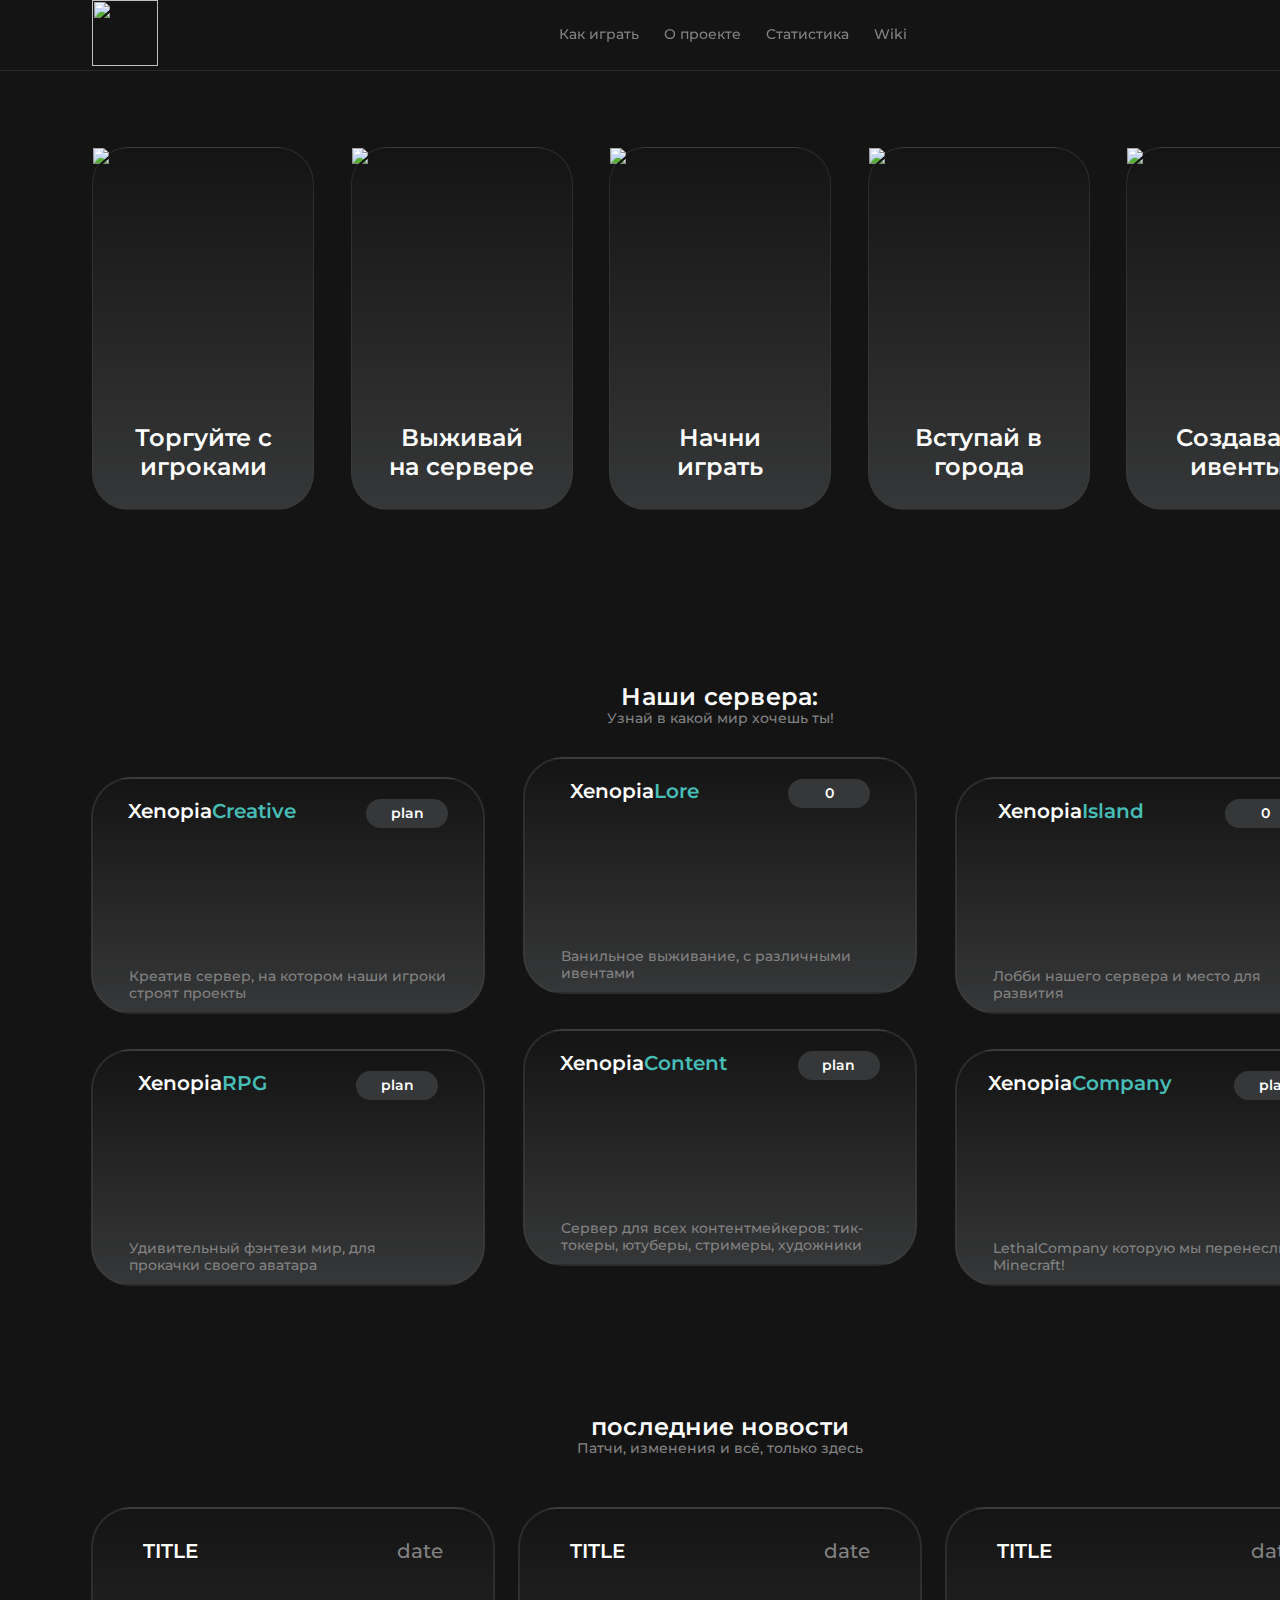
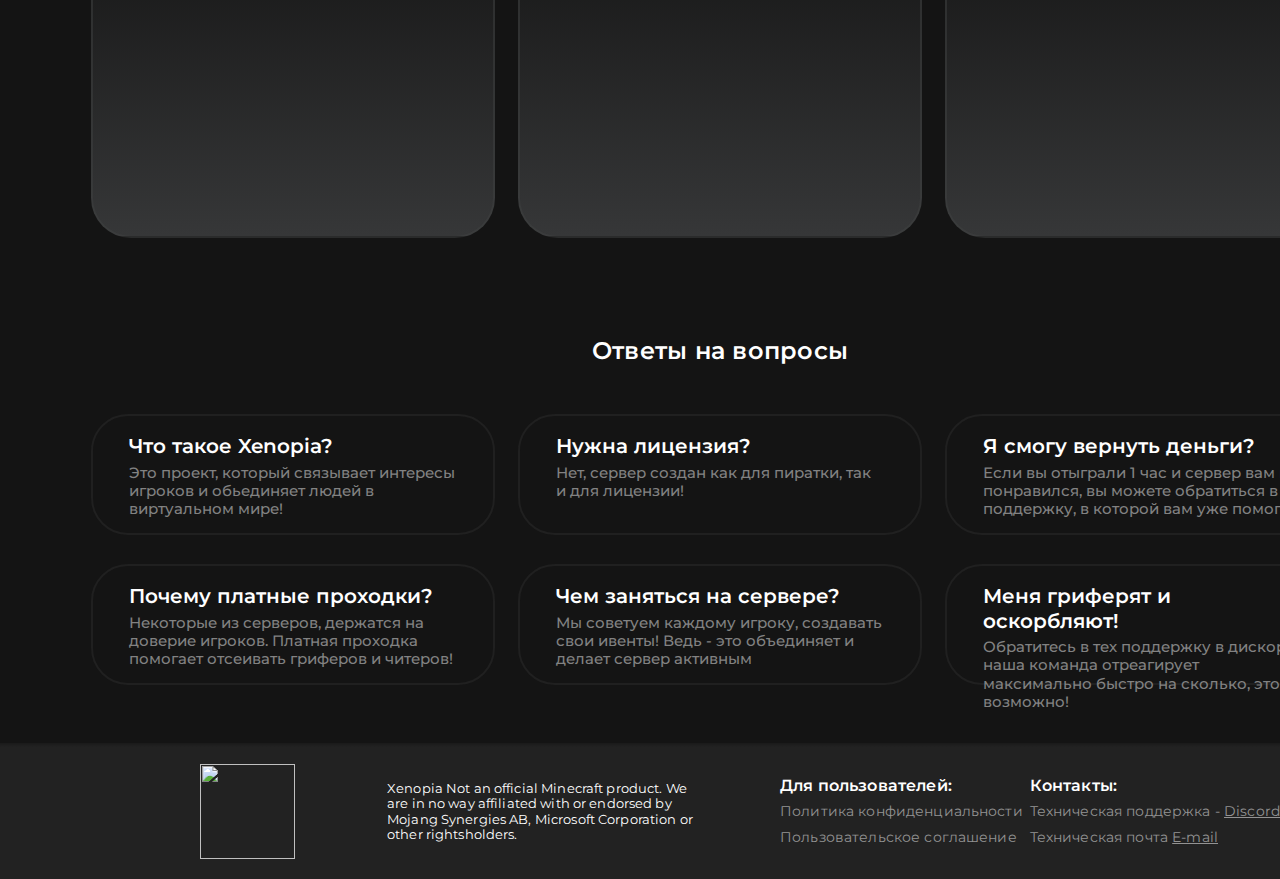
==== Xenopia.html @ 681e1952 "Xenopia.html" ====
<!DOCTYPE html>
<html lang="ru">
<head>
    <meta charset="UTF-8">
    <meta name="viewport" content="width=device-width, initial-scale=1.0">
    <title>Xenopia</title>
    <link rel="stylesheet" type="text/css" href="Xenopia.css">
    <link href="https://fonts.googleapis.com/css2?family=Montserrat:wght@400;700&display=swap" rel="stylesheet">
    <link rel="icon" href="Image/xenopia avatar icon.png" type="image/png">
</head>
<body>
  <!-- https://images-ext-1.discordapp.net/external/qeEw3ntn_VadF-JjYvaKUm6Twjvst1AVPSiWV1AjS3I/https/media.tenor.com/COAxqocDdU8AAAPo/zrya.mp4 -->
  <boboo>
  <header>
    <div class="ItzDastSdelal">
      <div class="d1">
        <a href="#"><img src="Image/xenopia avatar.png" class="im1"></a>
        <ul class="ul1">
          <li><a href="#">Как играть</a></li>
          <li><a href="#">О проекте</a></li>
          <li><a href="#">Cтатистика</a></li>
          <li><a href="#">Wiki</a></li>
        </ul>
        <a href="#" class="a1">
          <img src="Image/Steve avatar.png" class="im2">
          <div class="submenu">
            <div class="d37">
              <img src="Image/Steve avatar.png" class="im4">
              <div class="d38">
                <div class="d39 d40">Steve</div>
                <div class="d39 d41">на сервере</div>
              </div>
            </div>
            <div class="d42"></div>
            <div class="d43">
              <div class="d39 d44">Мои покупки</div>
              <div class="d39 d44 d45">Выйти из аккаунта</div>
            </div>
            <div class="d42"></div>
            <div class="d50">
              <div class="d47">
                <div class="d48">
                  <div class="d40">Xenopia<span class="d51">Islands</span></div>
                  <div class="d51 d46">онлайн:<span class="d40"> 0 из 100</span></div>
                </div>
              </div>
              <div class="d47 d49">
                <div class="d48">
                  <div class="d40">Xenopia<span class="d51">Islands</span></div>
                  <div class="d51 d46">проходка:<span class="d40"> не куплена</span></div>
                </div>
              </div>
            </div>
          </div>
        </a>
      </div>
    </div>
  </header>
  <content>
    <div class="d6">
      <div class="d2">
        <div class="d3">
          <div class="d4"><a href="#"><img src="Image/diamond.png"><div class="d5">Торгуйте с игроками</div></a></div>
          <div class="d4"><a href="#"><img src="Image/kosterplusvibe.png"><div class="d5">Выживай на сервере</div></a></div>
          <div class="d4"><a href="#"><img src="Image/steve.png"><div class="d5">Начни играть</div></a></div>
          <div class="d4"><a href="#"><img src="Image/negr.png"><div class="d5">Вступай в города</div></a></div>
          <div class="d4"><a href="#"><img src="Image/blondinka.png"><div class="d5">Создавай ивенты</div></a></div>   
        </div>
      </div>
    </div>
    <div class="d7">
      <div class="d8">
        <div class="d9">Наши сервера:</div>
        <div class="d10">Узнай в какой мир хочешь ты!</div>
      </div>
      <div class="d11">
        <div class="d12">
          <a href="#">
            <div class="d16">
              <div class="d14">Xenopia<span>Creative</span></div>
              <div class="d15">plan</div>
            </div>
            <div class="d10 d17">Креатив сервер, на котором наши игроки строят проекты</div>
          </a>
          </div>
        <div class="d12 d13">
          <a href="#">
            <div class="d16">
              <div class="d14">Xenopia<span>Lore</span></div>
              <div class="d15">0</div>
            </div>
            <div class="d10 d17">Ванильное выживание, с различными ивентами</div>
          </a>
          </div>
        <div class="d12">
          <a href="#">
            <div class="d16">
              <div class="d14">Xenopia<span>Island</span></div>
              <div class="d15">0</div>
            </div>
            <div class="d10 d17">Лобби нашего сервера и место для развития</div>
          </a>
          </div>
        <div class="d12">
          <a href="#">
            <div class="d16">
              <div class="d14">Xenopia<span>RPG</span></div>
              <div class="d15">plan</div>
            </div>
            <div class="d10 d17">Удивительный фэнтези мир, для прокачки своего аватара</div>
          </a>
          </div>
        <div class="d12 d13">
          <a href="#">
            <div class="d16">
              <div class="d14">Xenopia<span>Content</span></div>
              <div class="d15">plan</div>
            </div>
            <div class="d10 d17">Сервер для всех контентмейкеров: тик-токеры, ютуберы, стримеры, художники</div>
          </a>
          </div>
        <div class="d12">
          <a href="#">
            <div class="d16">
              <div class="d14">Xenopia<span>Company</span></div>
              <div class="d15">plan</div>
            </div>
            <div class="d10 d17">LethalCompany которую мы перенесли в Minecraft!</div>
          </a>
          </div>
      </div>
    </div>
    <div class="d18">
      <div class="d8">
        <div class="d9">последние новости</div>
        <div class="d10">Патчи, изменения и всё, только здесь</div>
      </div>
      <div class="d20">
        <div class="d21">
          <div class="d22">
            <div class="d14">TITLE</div>
            <div class="d23">date</div>
          </div>
        </div>
        <div class="d21">
          <div class="d22">
            <div class="d14">TITLE</div>
            <div class="d23">date</div>
          </div>
        </div>
        <div class="d21">
          <div class="d22">
            <div class="d14">TITLE</div>
            <div class="d23">date</div>
          </div>
        </div>
      </div>
      <div class="d9 d19">Ответы на вопросы</div>
      <div class="d24">
        <div class="d25">
          <div class="d28">
            <div class="d26">Что такое Xenopia?</div>
            <div class="d27">Это проект, который связывает интересы игроков и обьединяет людей в виртуальном мире!</div>
          </div>
        </div>
        <div class="d25">
          <div class="d28">
            <div class="d26">Нужна лицензия?</div>
            <div class="d27">Нет, сервер создан как для пиратки, так и для лицензии!</div>
          </div>
        </div>
        <div class="d25">
          <div class="d28">
            <div class="d26">Я смогу вернуть деньги?</div>
            <div class="d27">Если вы отыграли 1 час и сервер вам не понравился, вы можете обратиться в тех поддержку, в которой вам уже помогут!</div>
          </div>
        </div>
        <div class="d25 d29">
          <div class="d28">
            <div class="d26">Почему платные проходки?</div>
            <div class="d27">Некоторые из серверов, держатся на доверие игроков. Платная проходка помогает отсеивать гриферов и читеров!</div>
          </div>
        </div>
        <div class="d25 d29">
          <div class="d28">
            <div class="d26">Чем заняться на сервере?</div>
            <div class="d27">Мы советуем каждому игроку, создавать свои ивенты! Ведь - это объединяет и делает сервер активным</div>
          </div>
        </div>
        <div class="d25 d29">
          <div class="d28">
            <div class="d26">Меня гриферят и оскорбляют!</div>
            <div class="d27">Обратитесь в тех поддержку в дискорде, наша команда отреагирует максимально быстро на сколько, это возможно!</div>
          </div>
        </div>
      </div>
    </div>
  </content>
</boboo>
  <footer class="d30">
    <div class="d31">
      <div class="d32">
        <img src="Image/xenopia avatar.png" class="im3">
        <div class="d33">Xenopia Not an official Minecraft product. We are in no way affiliated with or endorsed by Mojang Synergies AB, Microsoft Corporation or other rightsholders.</div>
      </div>
      <div class="d32">
        <div class="d34">
          <div class="d35">Для пользователей:</div>
          <div class="d36"><a href="#">Политика конфиденциальности</a></div>
          <div class="d36"><a href="#">Пользовательское соглашение</a></div>
        </div>
        <div>
          <div class="d35">Контакты: </div>
          <div class="d36">Техническая поддержка - <span><a href="#">Discord</a></span></div>
          <div class="d36">Техническая почта <span><a href="#">E-mail</a></span></div>
        </div>
      </div>
    </div>
  </foother>
</body>
</html>
---- Xenopia.css ----
html, body {
    height: 100%;
}
body{
	margin: 0px; 
    padding: 0px;
    background-color: #141414;
    font-family: Montserrat;
    display: flex; 
    flex-direction: column;
    justify-content: space-between;
}
footer {
    background-color: #333;
    color: white;
    text-align: center;
    padding: 20px;
}
ul{
	padding: 0;
	margin: 0;
}
header {
    height: 70px;
    width: 100%;
    position: fixed;
    z-index: 2;
    left: 50%;
    transform: translate(-50%, 0%);
    backdrop-filter: blur(25px);
    border-bottom: 1px solid #282828;
}
.ItzDastSdelal{
    width: 1440px;
    margin: 0 auto;
}
.d1{
    width: 1256px;
    margin: auto;
    display: flex;
    justify-content: space-between;
    align-items: center;
    position: relative;
}
.ul1{
    color: #828282;
    display: flex;
    font-size: 14px;
    font-weight: 500;
    line-height: 17.07px;
    list-style-type: none;
    gap: 25px
}
.ul1 li a{
    color: #828282;
    text-decoration: none;
}
.im1{
	width: 66px;
    height: 66px;
}
.im2{
	width: 40px;
    height: 40px;
    border-radius: 8px;
}
.d2{
    max-width: 1440px;
    margin: auto;
    height: 514px;
    display: flex;
    align-items: center;
    justify-content: center;
    margin-top: 70px;
}
.d3{
    width: 1256px;
    height: 361px;
    display: flex;
    justify-content: space-between;
}
.d4 {
    width: 220px;
    height: 361px;
    border-radius: 37px;
    background: linear-gradient(360deg, #363738 0%, #141414 100%);
    border: 1px solid rgba(64, 65, 66, 0.5);
    transition: 0.5s ease;
    position: relative;
}
.d4:hover {
    background: linear-gradient(360deg, #47BDB6 0%, #141414 100%);
}
.d4 a{
    text-decoration: none;
}
.d4 img {
    position: absolute;
    width: 100%;
    height: auto;
    z-index: 0;
}
.im3{
    width: 220px;
    height: 361px;
}
.im4{
    background-image: url("diamond.png");
}
.im5{
    background-image: url("kosterplusvibe.png");
}
.im6{
    background-image: url("steve.png");
}
.im7{
    background-image: url("negr.png");
}
.im8{
    background-image: url("blondinka.png");
}
.d5 {
    width: 157px;
    color: white;
    font-size: 24px;
    font-weight: 600;
    line-height: 29.26px;
    text-align: center;
    position: relative;
    z-index: 1;
    margin: 275px auto 0px;
}
.d6{
    width: 1440px;
    height: 514px;
    margin: auto;
}
.d7{
    width: 1440px;
    height: 730px;
    margin: auto;
}
.d8{
    padding-top: 100px;
}
.d9{
    color: white;
    font-size: 24px;
    font-weight: 600;
    line-height: 26.16px;
    letter-spacing: 0.01em;
    text-align: center;
}
.d10{
    color: #828282;
    font-size: 14px;
    font-weight: 500;
    line-height: 17.07px;
    text-align: center;
}
.d11{
    width: 1258px;
    height: 509px;
    margin: 50px auto 0px;
    display: flex;
    flex-wrap: wrap;
    justify-content: space-between;
    align-content: space-between;
}
.d12{
    width: 390px;
    height: 233px;
    border-radius: 40px;
    background: linear-gradient(360deg, #363738 0%, #141414 100%);
    border: 2px solid rgba(64, 65, 66, 0.5);
    transition: 0.5s ease;
}
.d12:hover {
    background: linear-gradient(360deg, #47BDB6 0%, #141414 100%);
}
.d12:hover .d10 {
    color:white;
}
.d12 a{
    text-decoration: none;
}
.d13{
    margin-top: -20px;
}
.d14{
    color:white;
    font-size: 20px;
    font-weight: 600;
    line-height: 24.38px;
    text-align: left;
}
.d14 span{
    color: #47BDB6;
    font-size: 20px;
    font-weight: 600;
    line-height: 24.38px;
    text-align: left;
}
.d15{
    color: white;
    font-size: 14px;
    font-weight: 600;
    line-height: 17.07px;
    width: 81.9px;
    height: 28.46px;
    border-radius: 40px;
    background-color: #363738;
    display: flex;
    align-items: center;
    justify-content: center;
}
.d16{
    margin-top: 20px;
    display: flex;
    justify-content: space-around;
}
.d17{
    width: 318px;
    text-align: left;
    margin: 140px auto 0px;
}
.d18{
    width: 1440px;
    height: 1029px;
    margin: auto;
}
.d19{
    margin: 100px auto 50px;
}
.d20{
    width: 1258px;
    display: flex;
    justify-content: space-between;
    margin: 50px auto 0px;
}
.d21{
    width: 400px;
    height: 327px;
    border-radius: 40px;
    border: 2px solid rgba(64, 65, 66, 0.5);
    background: linear-gradient(360deg, #363738 0%, #141414 100%);
}
.d22{
    width: 300px;
    margin: 30px auto 0px;
    display: flex;
    align-items: center;
    justify-content: space-between;
}
.d21:hover{
    background: linear-gradient(360deg, #47BDB6 0%, #141414 100%);
}
.d23{
    color: #828282;
    font-size: 20px;
    font-weight: 500;
    line-height: 24.38px;
}
.d24{
    width: 1258px;
    margin: auto;
    display: flex;
    flex-wrap: wrap;
    justify-content: space-between;
    align-content: space-between;
}
.d25{
    width: 400px;
    height: 117px;
    border-radius: 37px;
    border: 2px solid #202020;
}
.d26{
    color: white;
    font-size: 20px;
    font-weight: 600;
    line-height: 24.38px;
}
.d27{
    color: #828282;
    font-size: 15px;
    font-weight: 500;
    line-height: 18.29px;
    margin-top: 5px;
}
.d28{
    width: 328px;
    margin: 18px auto 0px;
}
.d29{
    margin-top: 29px;
}
.d30{
    display: flex;
    background: linear-gradient(360deg, #222222 97%, #1a1a1a 100%);
    height: 163px;
    width: 100%;
    min-width: 1440px;
}
.d31{
    width: 1080px;
    margin: auto;
    display: flex;
    justify-content: center;
    align-items: center;
    justify-content: space-between;
}
.im3{
    width: 95px;
    height: 95px;
}
.d32{
    display: flex;
    width: 500px;
    height: 96px;
    align-items: center;
    justify-content: space-between;
}
.d33{
    color:white;
    width: 313px;
    height: 60px;
    font-size: 13px;
    font-weight: 400;
    line-height: 15.26px;
    letter-spacing: 0.01em;
    text-align: left;
}
.d35{
    color: white;
    font-size: 16px;
    font-weight: 600;
    line-height: 17.44px;
    letter-spacing: 0.01em;
    text-align: left;
}
.d36{
    margin-top: 10px;
    color: #939393;
    font-size: 14px;
    font-weight: 400;
    line-height: 15.26px;
    letter-spacing: 0.01em;
    text-align: left;
}
.d36 a{
    color: #939393;
    text-decoration: none;
}
.d36 span{
    text-decoration: underline;
}
.a1{
    display: flex;
    justify-content: center;
}
.submenu{
    position: absolute;
    background-color: #222222;
    top: 80px;
    display: none;
    pointer-events: none;
    border: 1px solid #4D5155;
    border-radius: 36px;
    padding: 21px 9px;
}
.a1:focus-within .submenu {
    display: block;
}
.im4{
    width: 60px;
    height: 60px;
    border-radius: 16px;
    border: 4px solid #363738
}
.d37{
    width: 214px;
    margin: 0px 0px 21px 14px;
    display: flex;
}
.d38{
    margin: 10px 15px;
}
.d39{
    font-size: 16px;
    font-weight: 500;
    line-height: 19.5px;
}
.d40{
    color:white;
}
.d41{
    color: #4EBC4C;
}
.d42{
    width: 228px;
    height: 1px;
    background: #4D5155;
}
.d43{
    margin: 21px 14px;
}
.d44{
    color: #828282;   
}
.d45{
    margin-top: 8px;
}
.d46{
    margin-top: 4px;
}
.d47{
    width: 208px;
    height: 55px;
    border-radius: 13px;
    background: #363738;
}
.d47:hover{
    background: #515151;
}
.d48{
    padding: 7px 0px 8px 10px;
}
.d49{
    margin-top: 8px;
}
.d50{
    margin: 21px 10px 0px;
}
.d51{
    color: #828282; 
}
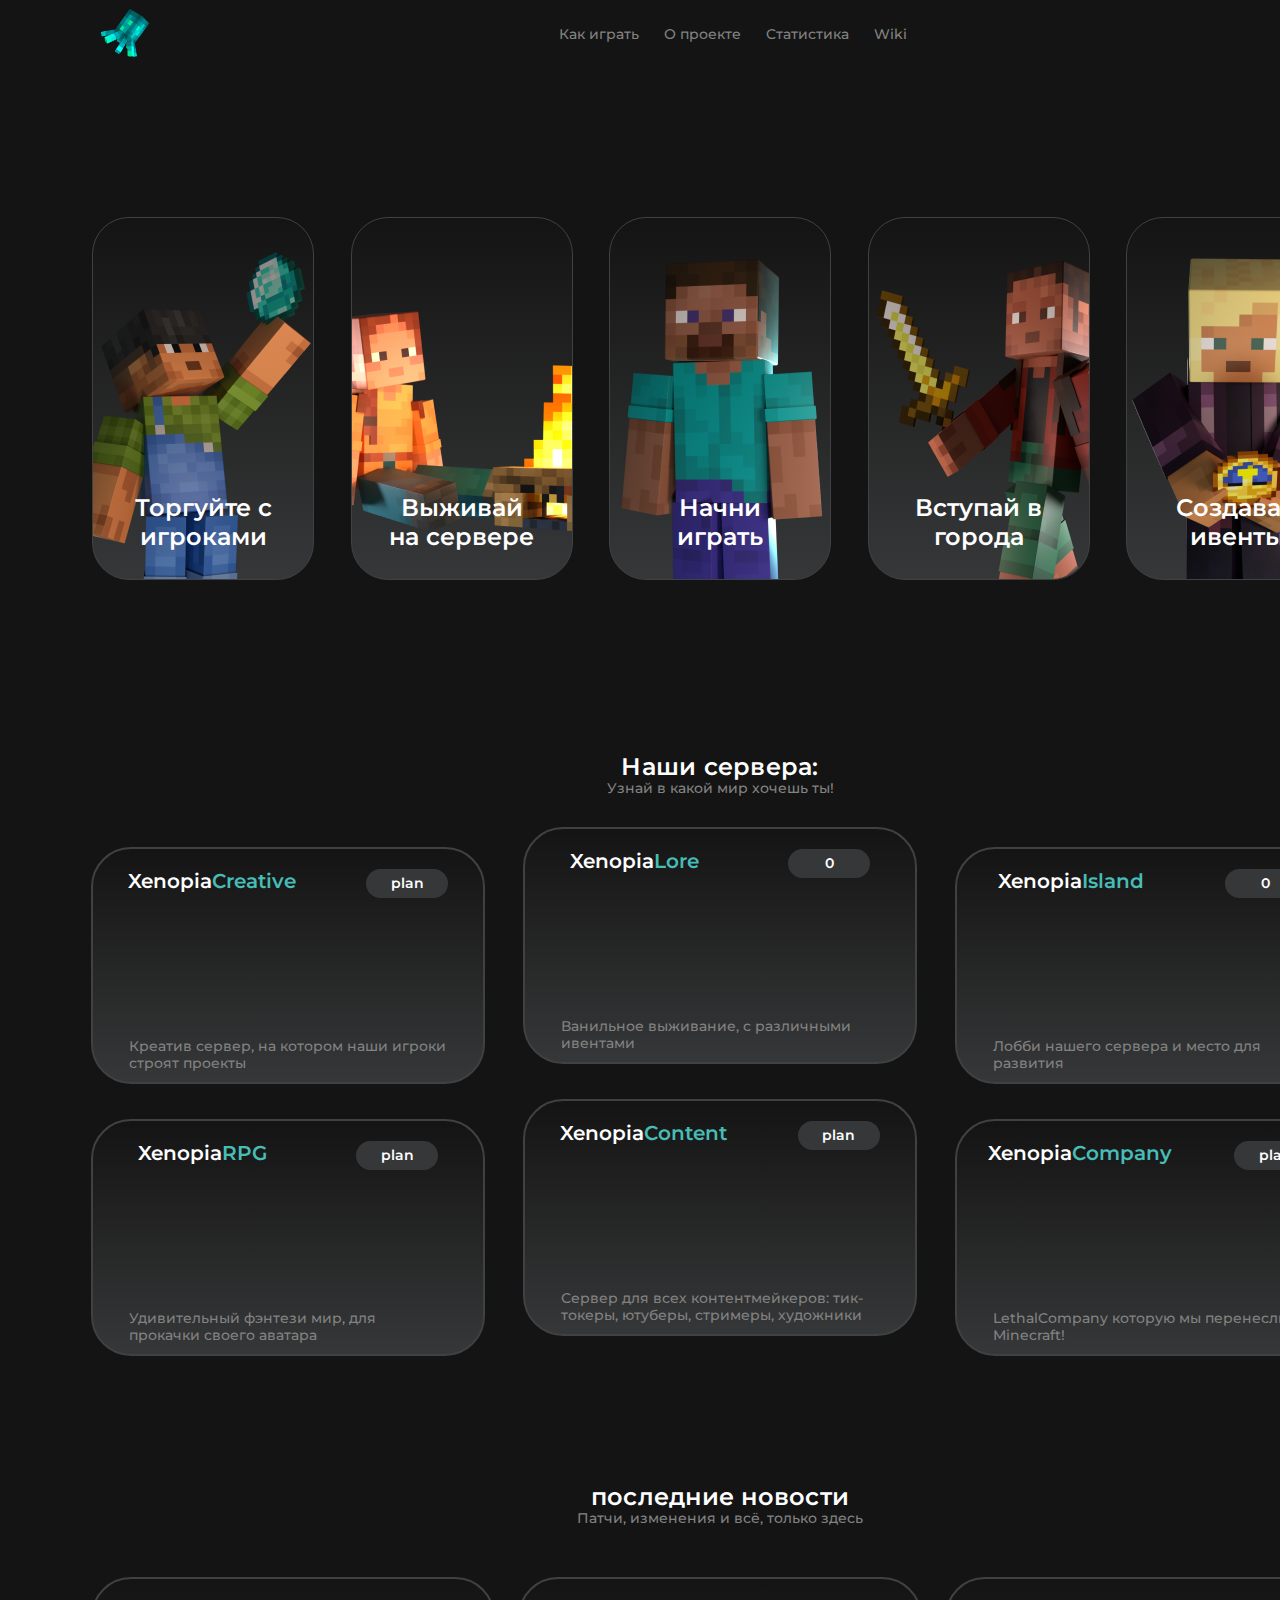
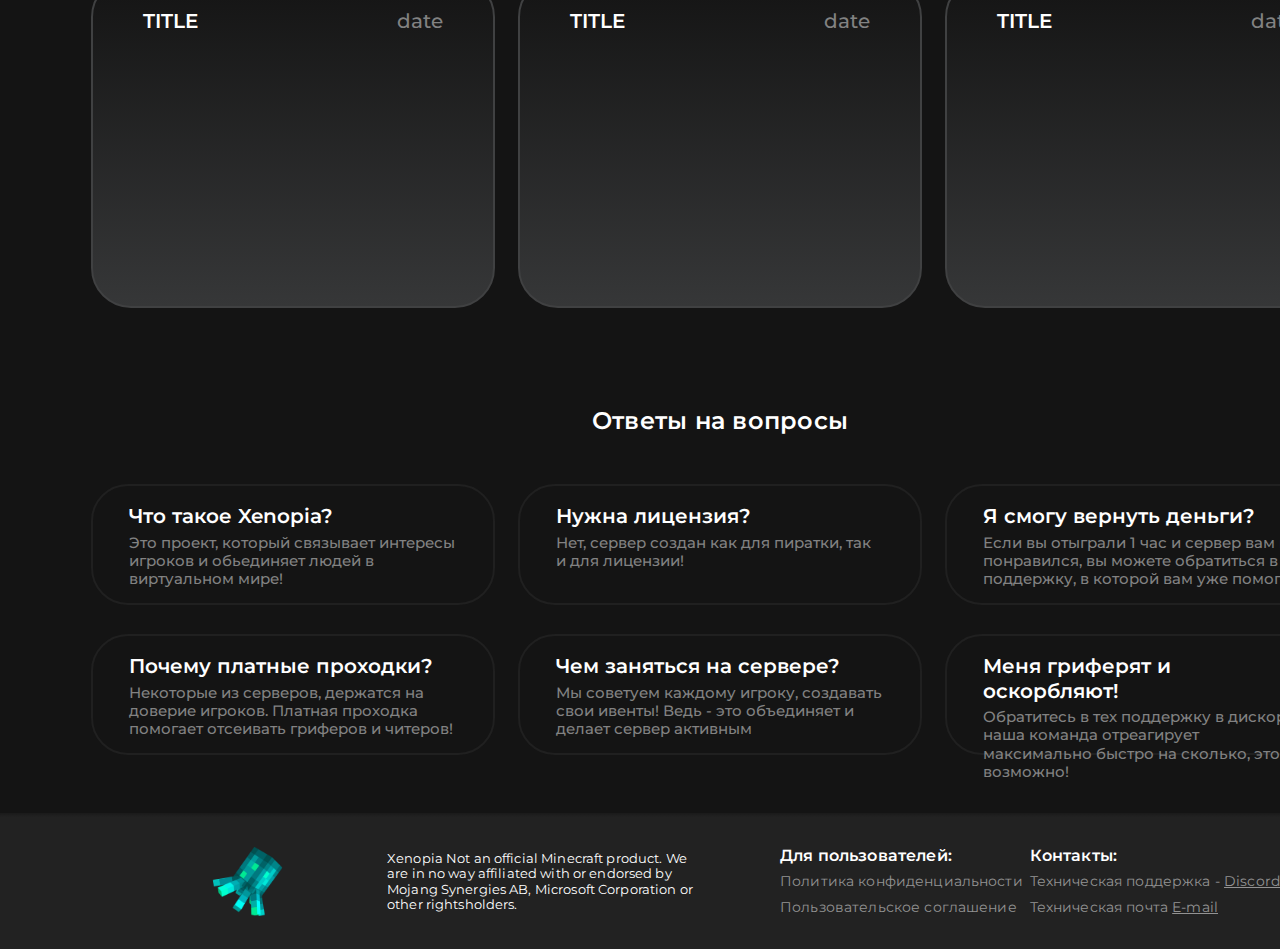
==== commit 4e93bf11: "Update Xenopia.html" ====
--- a/Xenopia.html
+++ b/Xenopia.html
@@ -10,8 +10,8 @@
 </head>
 <body>
   <!-- https://images-ext-1.discordapp.net/external/qeEw3ntn_VadF-JjYvaKUm6Twjvst1AVPSiWV1AjS3I/https/media.tenor.com/COAxqocDdU8AAAPo/zrya.mp4 -->
-  <boboo>
-  <header>
+  <div>
+  <div class="header">
     <div class="ItzDastSdelal">
       <div class="d1">
         <a href="#"><img src="Image/xenopia avatar.png" class="im1"></a>
@@ -55,8 +55,8 @@
         </a>
       </div>
     </div>
-  </header>
-  <content>
+  </div>
+  <div class="content">
     <div class="d6">
       <div class="d2">
         <div class="d3">
@@ -195,8 +195,8 @@
         </div>
       </div>
     </div>
-  </content>
-</boboo>
+  </div>
+</div>
   <footer class="d30">
     <div class="d31">
       <div class="d32">
@@ -218,4 +218,4 @@
     </div>
   </foother>
 </body>
-</html>+</html>
--- a/Xenopia.css
+++ b/Xenopia.css
@@ -84,7 +84,7 @@
     height: 361px;
     border-radius: 37px;
     background: linear-gradient(360deg, #363738 0%, #141414 100%);
-    border: 1px solid rgba(64, 65, 66, 0.5);
+    border: 1px solid rgba(64, 65, 66, 67);
     transition: 0.5s ease;
     position: relative;
 }
@@ -172,7 +172,7 @@
     height: 233px;
     border-radius: 40px;
     background: linear-gradient(360deg, #363738 0%, #141414 100%);
-    border: 2px solid rgba(64, 65, 66, 0.5);
+    border: 2px solid rgba(64, 65, 66, 67);
     transition: 0.5s ease;
 }
 .d12:hover {
@@ -242,7 +242,7 @@
     width: 400px;
     height: 327px;
     border-radius: 40px;
-    border: 2px solid rgba(64, 65, 66, 0.5);
+    border: 2px solid rgba(64, 65, 66, 67);
     background: linear-gradient(360deg, #363738 0%, #141414 100%);
 }
 .d22{
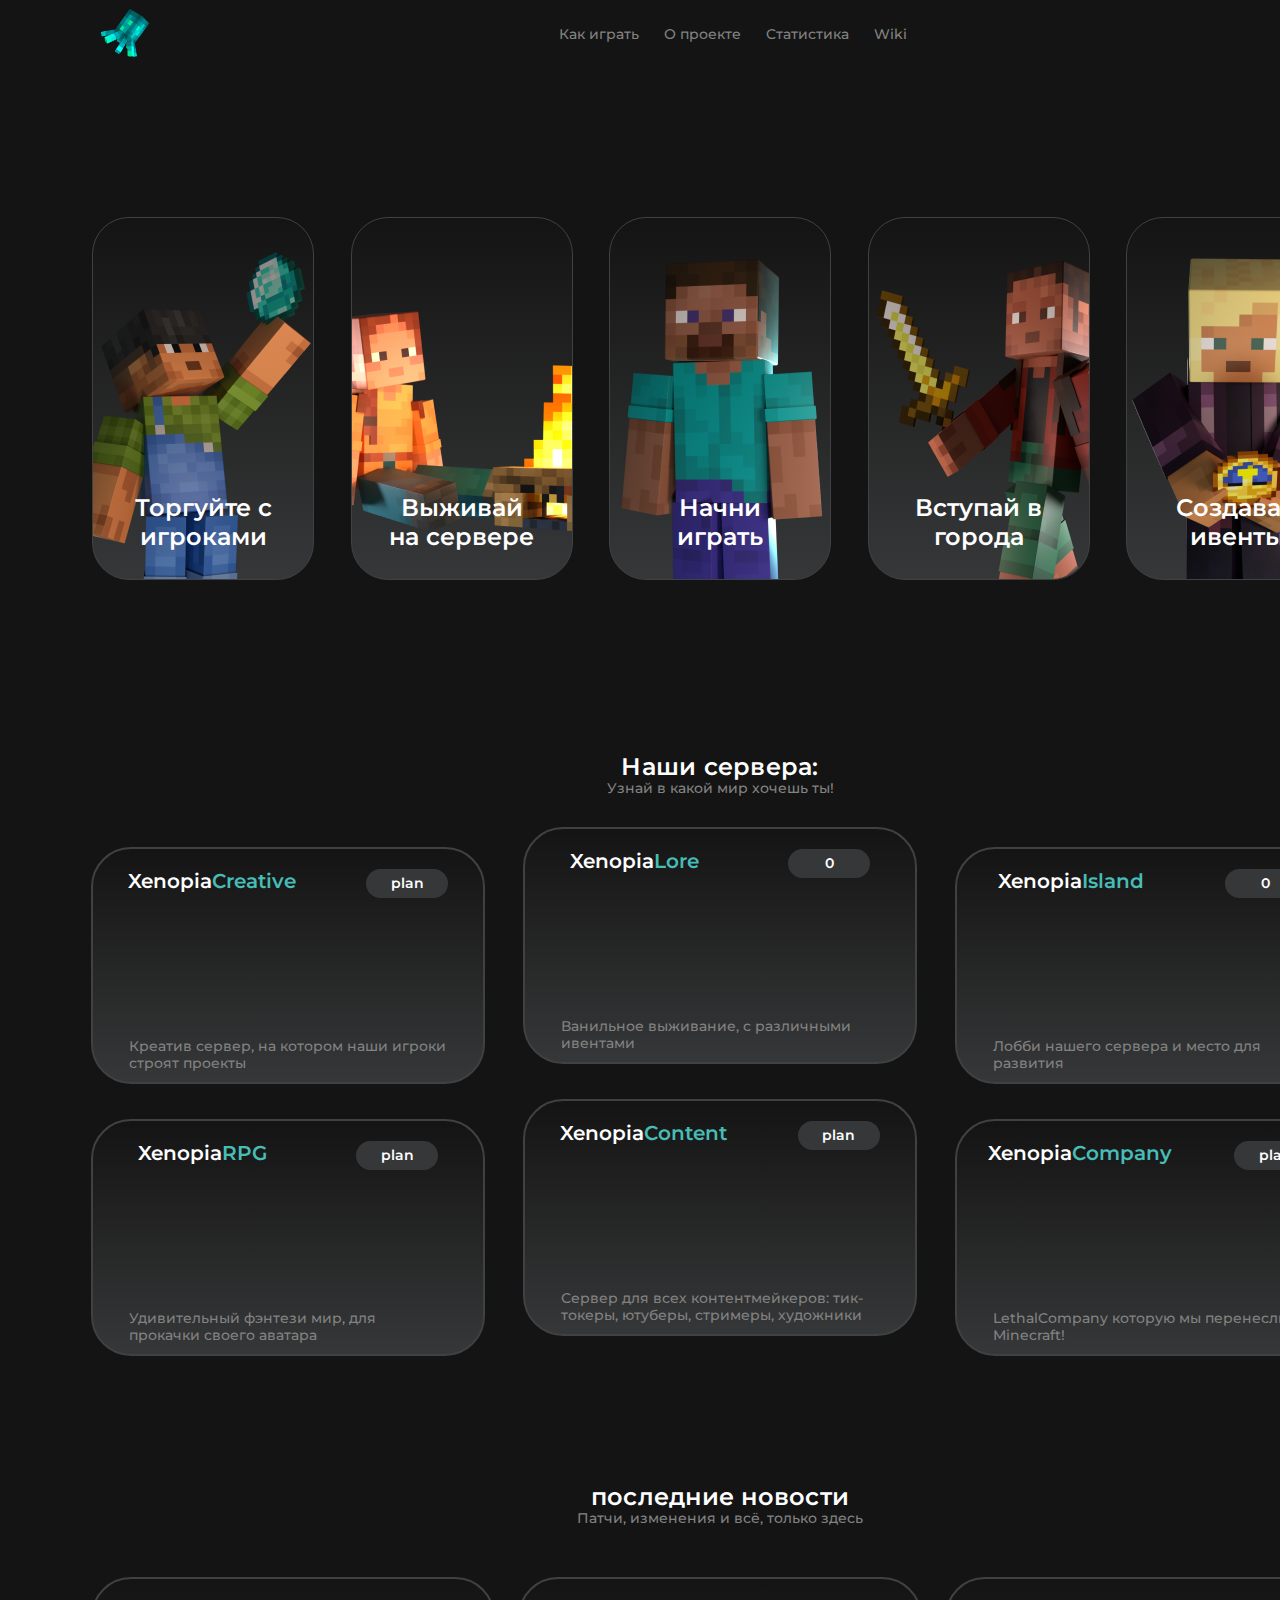
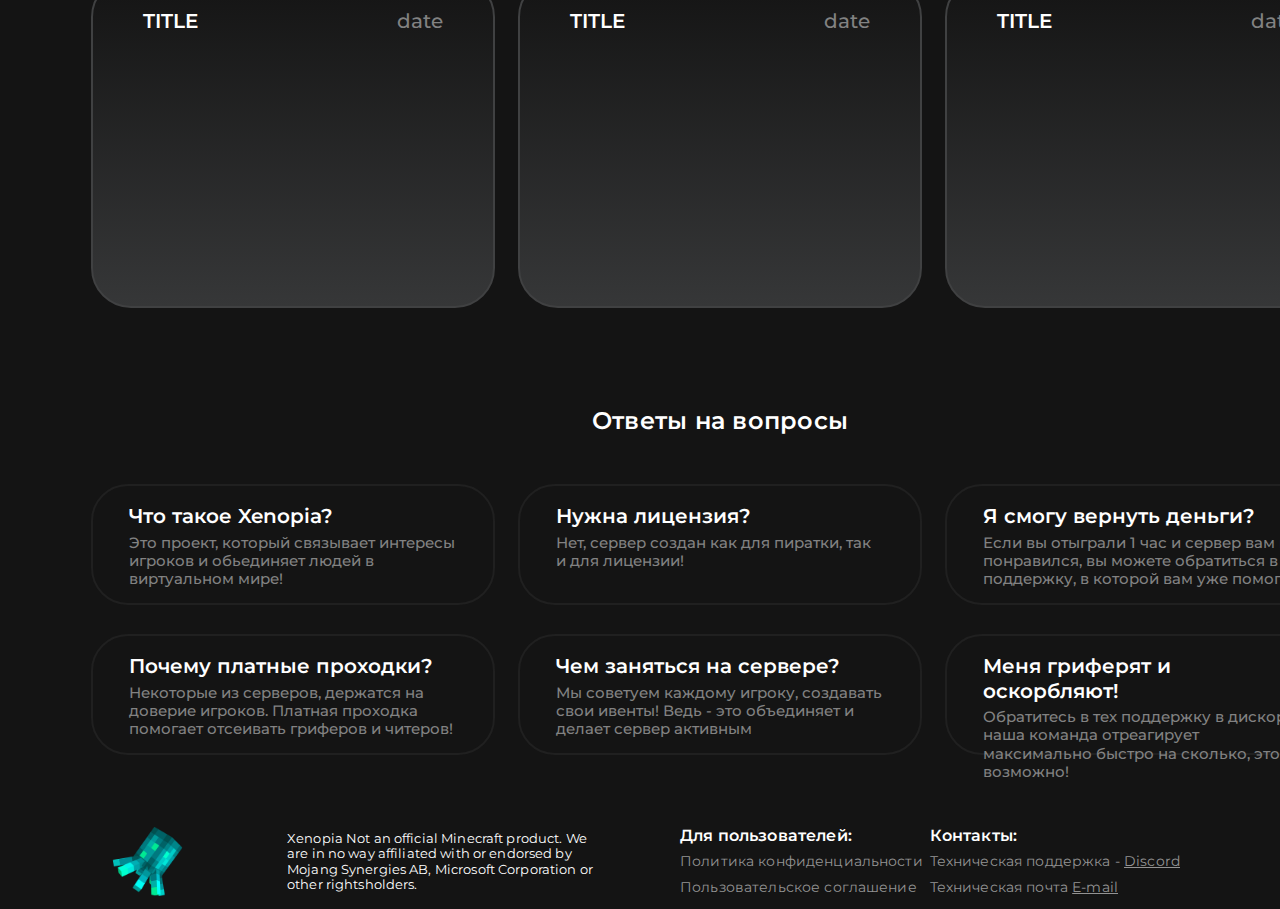
==== commit 6f5833ee: "Update Xenopia.html" ====
--- a/Xenopia.html
+++ b/Xenopia.html
@@ -197,7 +197,7 @@
     </div>
   </div>
 </div>
-  <footer class="d30">
+  <class="foother">
     <div class="d31">
       <div class="d32">
         <img src="Image/xenopia avatar.png" class="im3">
@@ -216,6 +216,6 @@
         </div>
       </div>
     </div>
-  </foother>
+  </div>
 </body>
 </html>
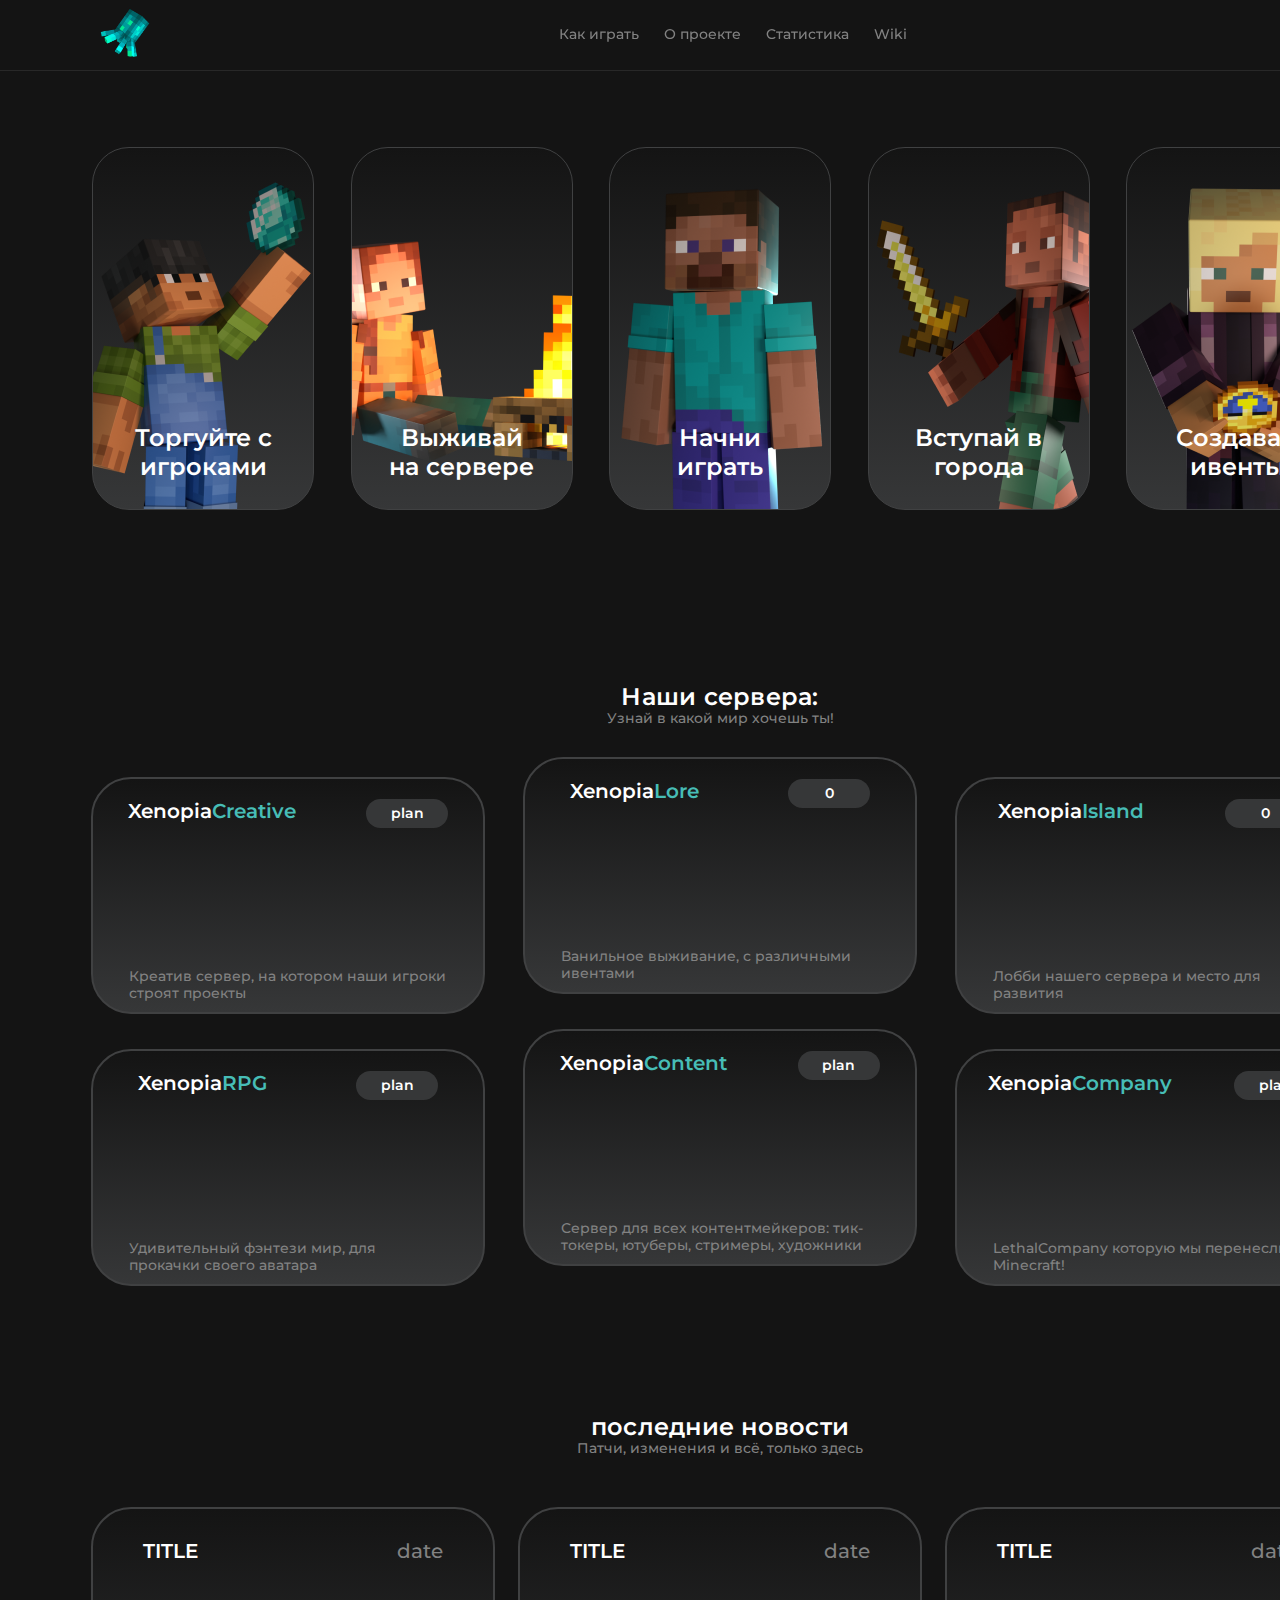
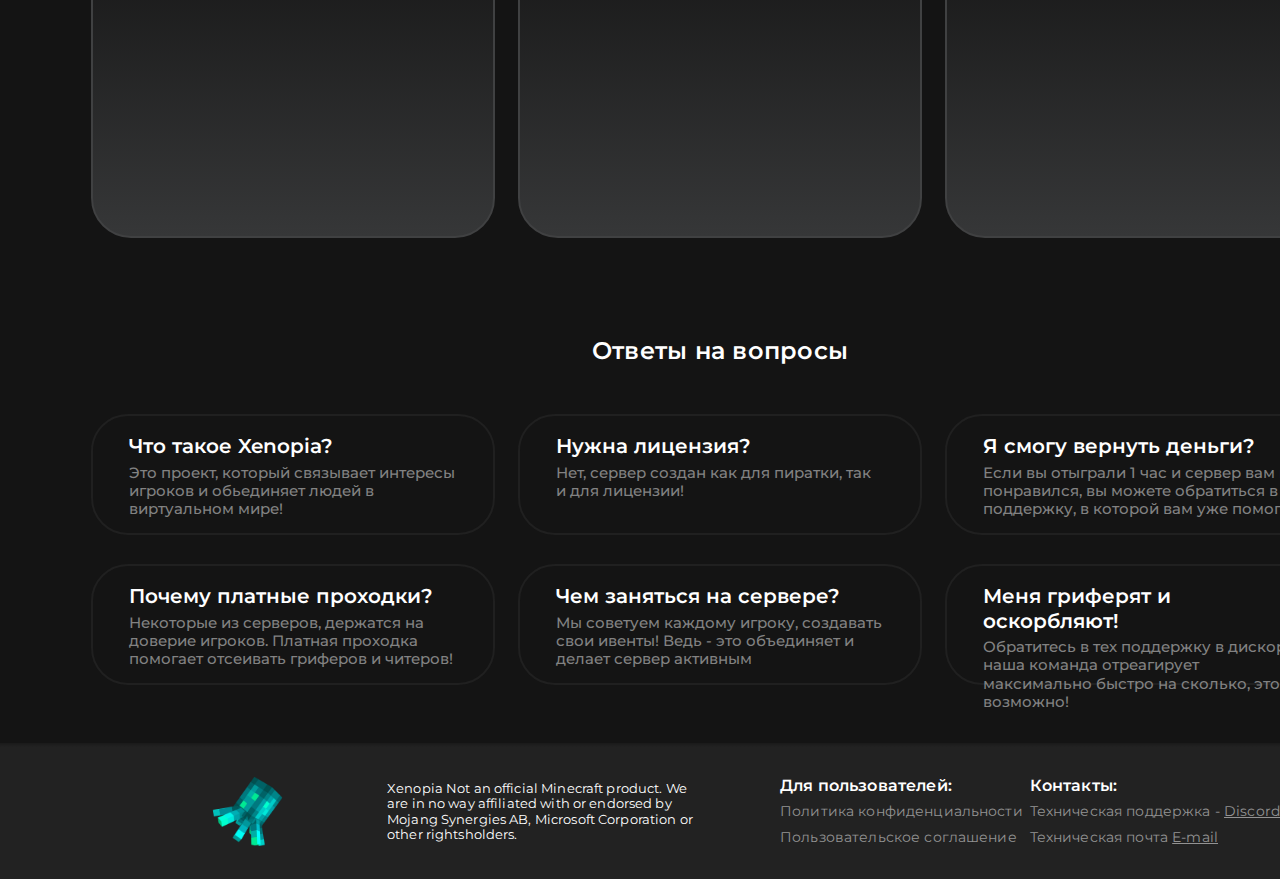
==== commit 1c9aabc2: "Add files via upload" ====
--- a/Xenopia.html
+++ b/Xenopia.html
@@ -10,8 +10,8 @@
 </head>
 <body>
   <!-- https://images-ext-1.discordapp.net/external/qeEw3ntn_VadF-JjYvaKUm6Twjvst1AVPSiWV1AjS3I/https/media.tenor.com/COAxqocDdU8AAAPo/zrya.mp4 -->
-  <div>
-  <div class="header">
+  <boboo>
+  <header>
     <div class="ItzDastSdelal">
       <div class="d1">
         <a href="#"><img src="Image/xenopia avatar.png" class="im1"></a>
@@ -55,8 +55,8 @@
         </a>
       </div>
     </div>
-  </div>
-  <div class="content">
+  </header>
+  <content>
     <div class="d6">
       <div class="d2">
         <div class="d3">
@@ -195,9 +195,9 @@
         </div>
       </div>
     </div>
-  </div>
-</div>
-  <class="foother">
+  </content>
+</boboo>
+  <footer class="d30">
     <div class="d31">
       <div class="d32">
         <img src="Image/xenopia avatar.png" class="im3">
@@ -216,6 +216,6 @@
         </div>
       </div>
     </div>
-  </div>
+  </foother>
 </body>
-</html>
+</html>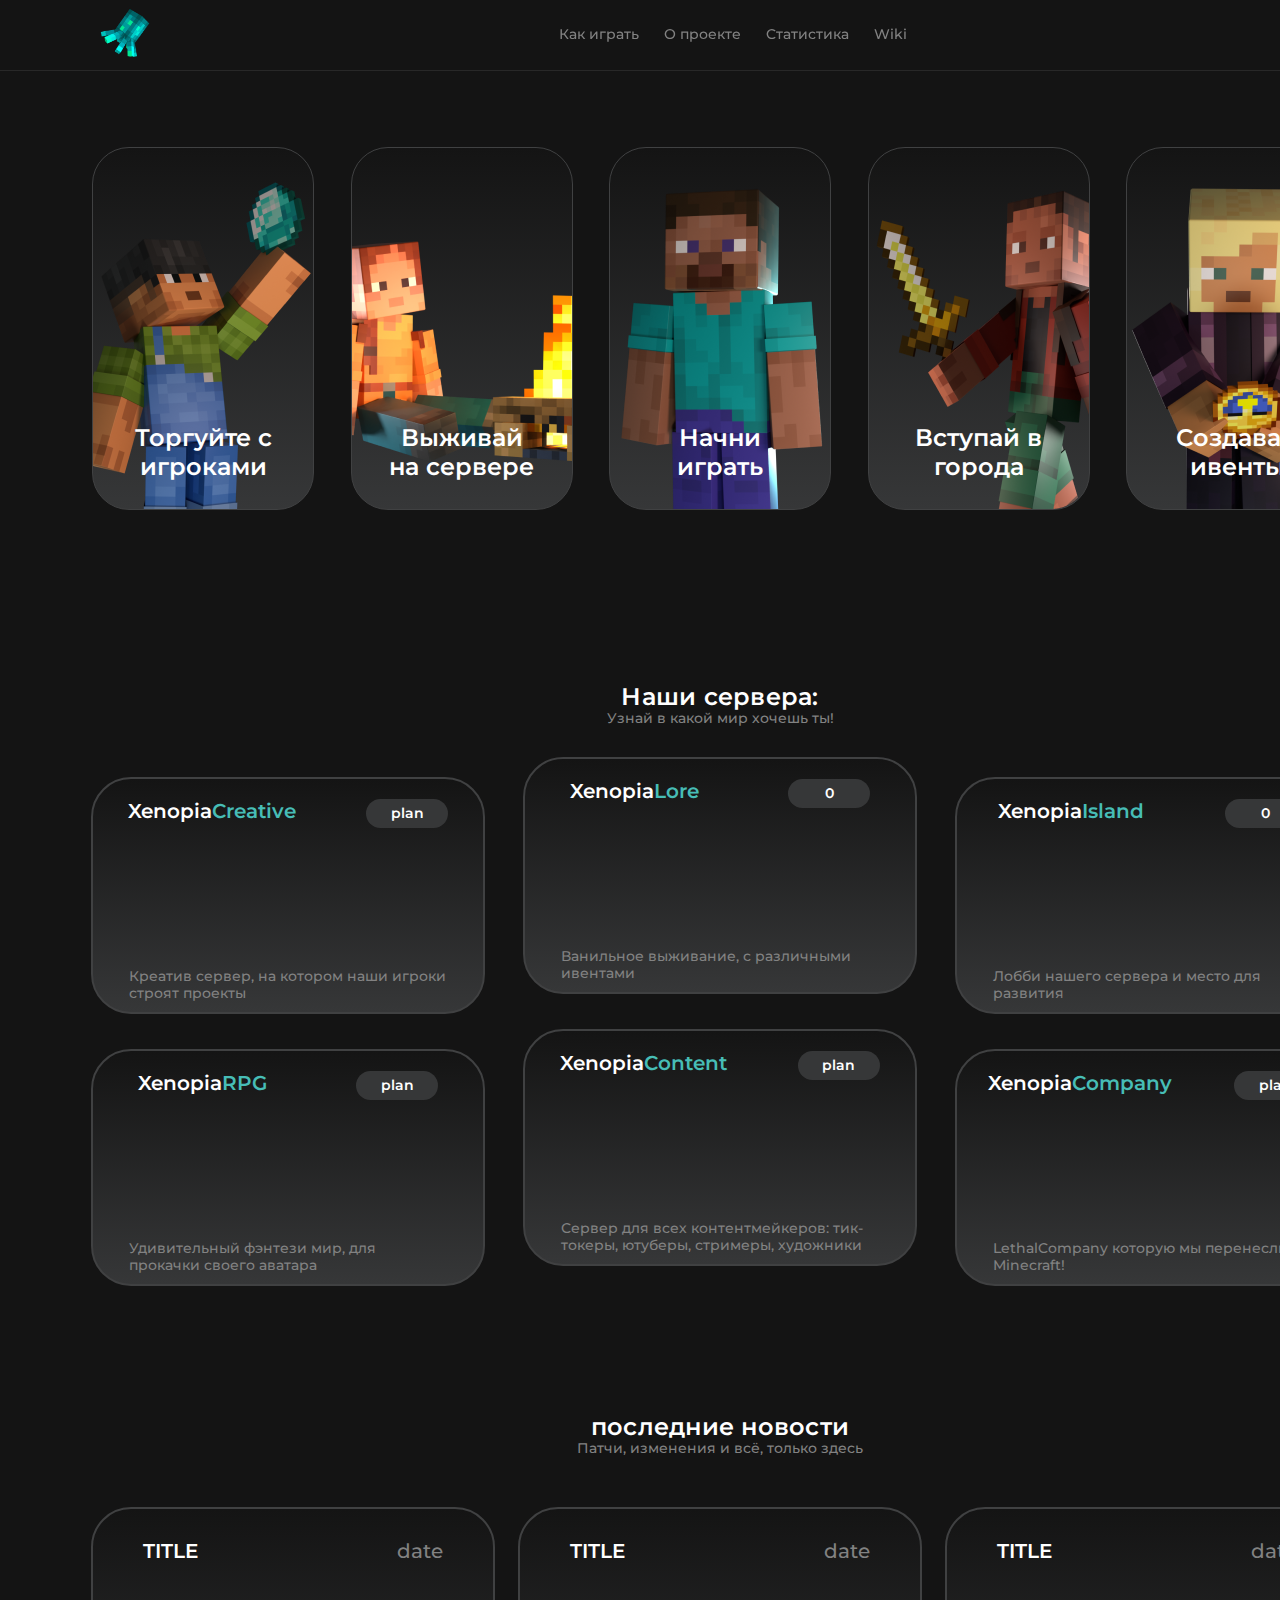
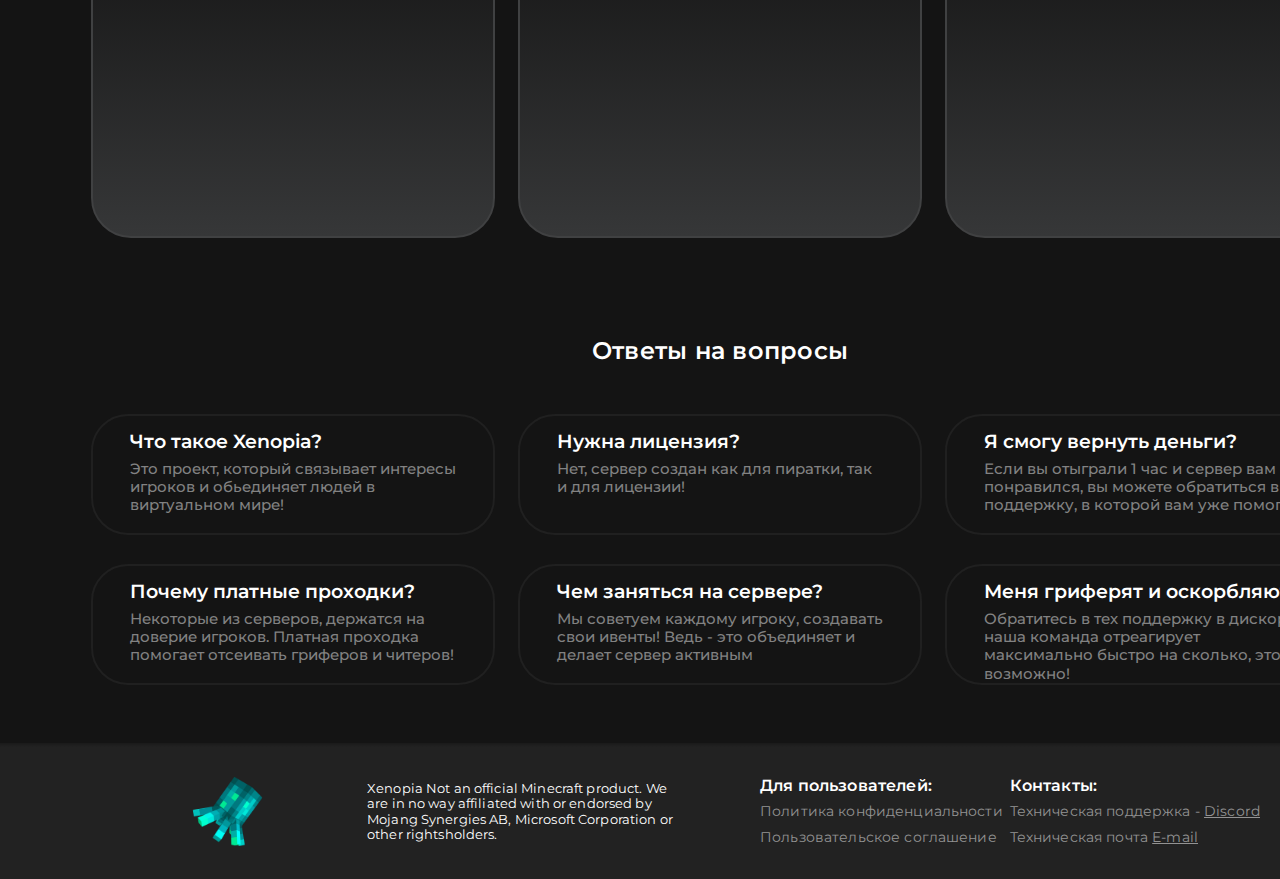
==== commit e07cd210: "Add files via upload" ====
--- a/Xenopia.html
+++ b/Xenopia.html
@@ -10,8 +10,8 @@
 </head>
 <body>
   <!-- https://images-ext-1.discordapp.net/external/qeEw3ntn_VadF-JjYvaKUm6Twjvst1AVPSiWV1AjS3I/https/media.tenor.com/COAxqocDdU8AAAPo/zrya.mp4 -->
-  <boboo>
-  <header>
+  <div>
+  <div class="header">
     <div class="ItzDastSdelal">
       <div class="d1">
         <a href="#"><img src="Image/xenopia avatar.png" class="im1"></a>
@@ -55,7 +55,7 @@
         </a>
       </div>
     </div>
-  </header>
+  </div>
   <content>
     <div class="d6">
       <div class="d2">
@@ -196,8 +196,8 @@
       </div>
     </div>
   </content>
-</boboo>
-  <footer class="d30">
+</div>
+  <div class="footer">
     <div class="d31">
       <div class="d32">
         <img src="Image/xenopia avatar.png" class="im3">
@@ -216,6 +216,6 @@
         </div>
       </div>
     </div>
-  </foother>
+  </div>
 </body>
 </html>--- a/Xenopia.css
+++ b/Xenopia.css
@@ -10,17 +10,22 @@
     flex-direction: column;
     justify-content: space-between;
 }
-footer {
+.footer {
     background-color: #333;
     color: white;
     text-align: center;
-    padding: 20px;
+    padding: 20px 0px;
+    display: flex;
+    background: linear-gradient(360deg, #222222 97%, #1a1a1a 100%);
+    height: 163px;
+    width: 100%;
+    min-width: 1440px;
 }
 ul{
 	padding: 0;
 	margin: 0;
 }
-header {
+.header {
     height: 70px;
     width: 100%;
     position: fixed;
@@ -277,7 +282,7 @@
 }
 .d26{
     color: white;
-    font-size: 20px;
+    font-size: 19px;
     font-weight: 600;
     line-height: 24.38px;
 }
@@ -290,17 +295,10 @@
 }
 .d28{
     width: 328px;
-    margin: 18px auto 0px;
+    margin: 14px 0px 0px 37px;
 }
 .d29{
     margin-top: 29px;
-}
-.d30{
-    display: flex;
-    background: linear-gradient(360deg, #222222 97%, #1a1a1a 100%);
-    height: 163px;
-    width: 100%;
-    min-width: 1440px;
 }
 .d31{
     width: 1080px;
